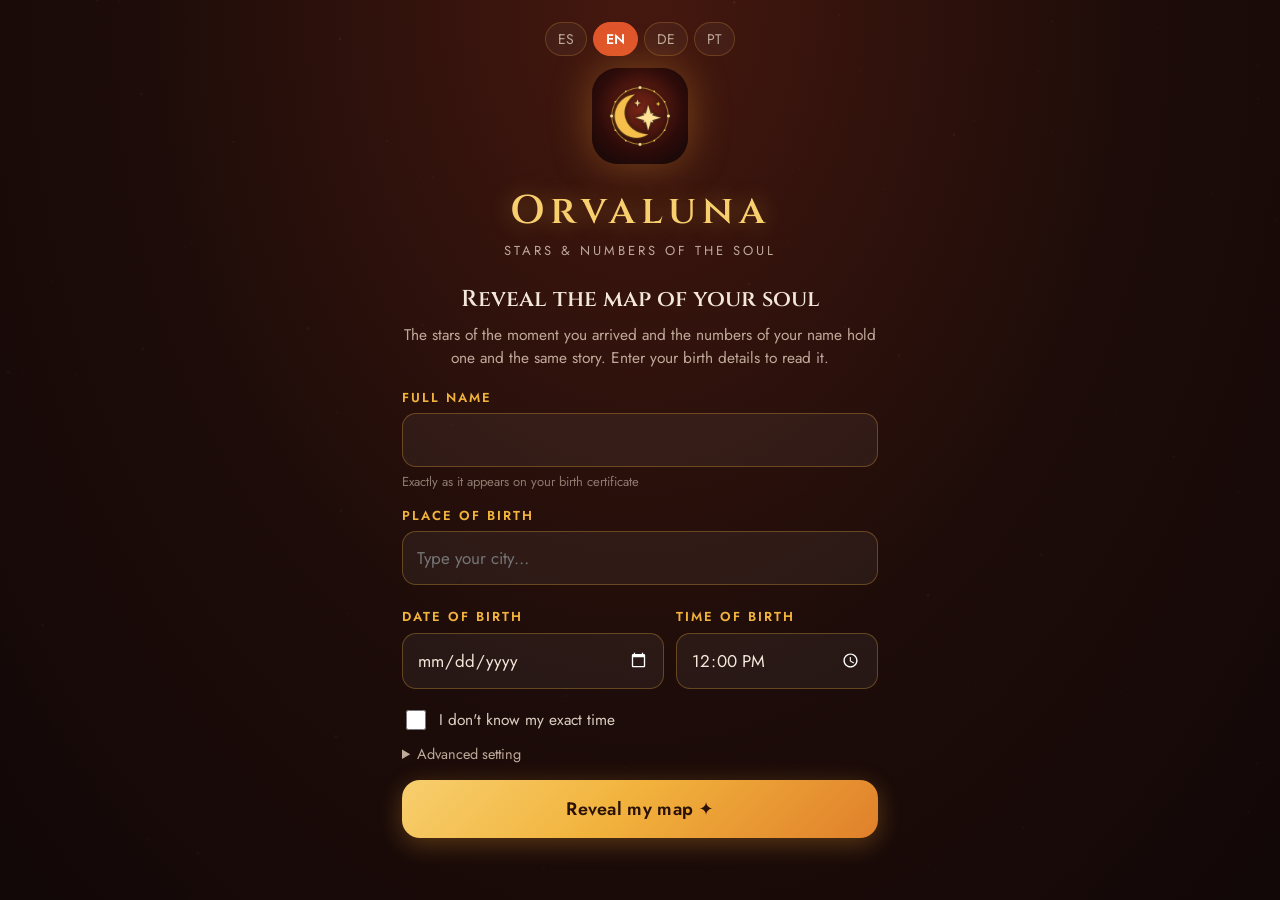
==== www/index.html @ a3d4ce08 "Orvaluna 1.0.2" ====
<!doctype html>
<html lang="es">
<head>
<meta charset="utf-8">
<meta name="viewport" content="width=device-width, initial-scale=1, maximum-scale=1, user-scalable=no, viewport-fit=cover">
<meta name="theme-color" content="#140A08">
<title>Orvaluna</title>
<link rel="stylesheet" href="css/style.css">
</head>
<body>
<canvas id="stars" aria-hidden="true"></canvas>
<audio id="bgm" src="audio/orvaluna_ambient.mp3" loop preload="auto"></audio>

<!-- Encabezado -->
<header id="hdr" class="hidden">
  <div class="hdr-row">
    <div class="hdr-text">
      <div class="kicker" style="margin-top:12px">✨ <span id="hdrBrand">Astral &amp; Numerología</span></div>
    </div>
    <div class="hdr-actions">
      <button class="round-btn" id="btnMusic" aria-label="music">♫</button>
      <button class="round-btn gear" id="btnSettings" aria-label="settings">⚙</button>
    </div>
  </div>
  <div class="name-row"><h1 id="hdrName">—</h1><button class="pill-btn" id="btnChange">✏️ <span data-t="change">Cambiar</span></button></div>
</header>

<main id="main" class="hidden">
  <section class="view" id="view-chart"></section>
  <section class="view" id="view-num"></section>
  <section class="view" id="view-synth"></section>
  <section class="view" id="view-me"></section>
</main>

<nav id="nav" class="hidden">
  <button data-view="chart" class="active"><span class="ni">🌌</span><span class="nl" data-t="nav.chart">Carta Astral</span></button>
  <button data-view="num"><span class="ni">🔢</span><span class="nl" data-t="nav.num">Numerología</span></button>
  <button data-view="synth"><span class="ni">✨</span><span class="nl" data-t="nav.synth">Síntesis</span></button>
  <button data-view="me"><span class="ni">👤</span><span class="nl" data-t="nav.me">Mis Datos</span></button>
</nav>

<!-- Formulario -->
<div id="form" class="overlay hidden">
  <div class="form-wrap">
    <div class="langs" id="formLangs"></div>
    <div class="brand">
      <img src="icon.png" alt="" class="brand-logo">
      <div class="brand-name">Orvaluna</div>
      <div class="brand-tag" data-t="tagline">Astros &amp; Números del Alma</div>
    </div>
    <h2 data-t="welcomeTitle">Revela el mapa de tu alma</h2>
    <p class="sub" data-t="welcomeSub"></p>

    <label class="fld"><span data-t="fullName">Nombre completo</span>
      <input id="fName" type="text" autocomplete="name" autocapitalize="words">
      <small data-t="fullNameHint"></small>
    </label>
    <label class="fld"><span data-t="place">Lugar de nacimiento</span>
      <input id="fPlace" type="text" autocomplete="off" data-tp="placeHint">
      <div id="placeList" class="suggest hidden"></div>
      <div id="placeChosen" class="chosen hidden"></div>
    </label>
    <div class="row2">
      <label class="fld"><span data-t="date">Fecha</span><input id="fDate" type="date" min="1800-01-01" max="2100-12-31"></label>
      <label class="fld"><span data-t="time">Hora</span><input id="fTime" type="time" value="12:00"></label>
    </div>
    <label class="check"><input id="fNoTime" type="checkbox"><span data-t="unknownTime">No conozco mi hora exacta</span></label>
    <details class="adv"><summary data-t="advanced">Ajuste avanzado</summary>
      <label class="fld"><span data-t="manualOffset"></span><input id="fOffset" type="text" inputmode="decimal" placeholder="-5"><small data-t="manualOffsetHint"></small></label>
    </details>
    <div id="formErr" class="err hidden"></div>
    <button class="cta" id="btnCalc"><span data-t="calc">Revelar mi mapa</span> ✦</button>
    <button class="ghost hidden" id="btnCancel" data-t="cancel">Cancelar</button>
  </div>
</div>

<!-- Cargando -->
<div id="loading" class="overlay hidden">
  <div class="astrolabe"><div class="ring r1"></div><div class="ring r2"></div><div class="ring r3"></div><div class="core">✦</div></div>
  <p id="loadingTxt" data-t="calculating">Alineando los astros…</p>
</div>

<!-- Ajustes -->
<div id="sheet" class="sheet-bg hidden">
  <div class="sheet">
    <div class="sheet-grip"></div>
    <h3 data-t="settings">Ajustes</h3>
    <div class="set-label" data-t="language">Idioma</div>
    <div class="langs big" id="setLangs"></div>
    <div class="set-row">
      <span data-t="music">Música de fondo</span>
      <label class="switch"><input type="checkbox" id="setMusic"><span></span></label>
    </div>
    <div class="set-row col">
      <span data-t="volume">Volumen</span>
      <input type="range" id="setVol" min="0" max="100" value="45">
    </div>
    <div class="set-label" data-t="about">Acerca de</div>
    <p class="about" data-t="aboutTxt"></p>
    <details class="adv lic"><summary>Open source · Licencias · Lizenzen</summary>
      <p class="about small">Astronomy Engine © Don Cross — MIT · jsPDF © James Hall, yWorks — MIT · tz-lookup © DarkSky — CC0 · city-timezones © Kevin Kelly — MIT; city data © SimpleMaps.com — CC BY 4.0 · Place search © OpenStreetMap contributors, Nominatim — ODbL · Fonts Cinzel, Jost, Noto Sans Symbols — SIL Open Font License 1.1 · Music and artwork: original works created for Orvaluna.</p>
    </details>
    <p class="about small">Orvaluna · <span data-t="version">Versión</span> 1.0.0</p>
    <button class="cta" id="btnCloseSheet" data-t="close">Cerrar</button>
  </div>
</div>

<div id="toast" class="toast hidden"></div>

<script src="lib/astronomy.min.js"></script>
<script src="lib/tz-lookup.js"></script>
<script src="lib/cities.js"></script>
<script src="js/astro.js"></script>
<script src="js/numerology.js"></script>
<script src="js/i18n/es.js"></script>
<script src="js/i18n/en.js"></script>
<script src="js/i18n/de.js"></script>
<script src="js/i18n/pt.js"></script>
<script src="js/wheel.js"></script>
<script src="js/app.js"></script>
<script src="js/pdf.js" defer></script>
</body>
</html>
---- www/css/style.css ----
@font-face { font-family: 'Cinzel'; font-weight: 400; src: url(../fonts/cinzel-latin-400-normal.woff2) format('woff2'); font-display: swap; }
@font-face { font-family: 'Cinzel'; font-weight: 600; src: url(../fonts/cinzel-latin-600-normal.woff2) format('woff2'); font-display: swap; }
@font-face { font-family: 'Cinzel'; font-weight: 700; src: url(../fonts/cinzel-latin-700-normal.woff2) format('woff2'); font-display: swap; }
@font-face { font-family: 'Jost'; font-weight: 300; src: url(../fonts/jost-latin-300-normal.woff2) format('woff2'); font-display: swap; }
@font-face { font-family: 'Jost'; font-weight: 400; src: url(../fonts/jost-latin-400-normal.woff2) format('woff2'); font-display: swap; }
@font-face { font-family: 'Jost'; font-weight: 500; src: url(../fonts/jost-latin-500-normal.woff2) format('woff2'); font-display: swap; }
@font-face { font-family: 'Jost'; font-weight: 600; src: url(../fonts/jost-latin-600-normal.woff2) format('woff2'); font-display: swap; }
@font-face { font-family: 'NotoSym'; font-weight: 400; src: url(../fonts/noto-sans-symbols-symbols-400-normal.woff2) format('woff2'); }

:root {
  --night: #140A08; --night2: #1C0E0B; --card: #22120E; --card2: #2A1510; --line: rgba(242, 179, 61, .22);
  --gold: #F2B33D; --gold2: #F7CF6E; --ember: #E0552B; --wine: #5A1A14; --text: #F3E7DA; --muted: #BFA99A; --dim: #8E7A6E;
  --fire: #E0552B; --earth: #6E9B4E; --air: #E9B53F; --water: #4F7FC8;
  --nav-h: 76px; --safe-b: env(safe-area-inset-bottom, 0px);
}
* { box-sizing: border-box; -webkit-tap-highlight-color: transparent; }
html, body { margin: 0; padding: 0; background: var(--night); color: var(--text); font-family: 'Jost', system-ui, sans-serif; font-size: 16px; line-height: 1.5; }
body { min-height: 100vh; overscroll-behavior: none; }
button { font-family: inherit; color: inherit; cursor: pointer; }
.hidden { display: none !important; }
.sym { font-family: 'NotoSym', 'Noto Sans Symbols', serif; font-variant-emoji: text; }

#stars { position: fixed; inset: 0; width: 100%; height: 100%; z-index: 0; pointer-events: none; }

/* Encabezado */
#hdr { position: sticky; top: 0; z-index: 20; padding: calc(14px + env(safe-area-inset-top, 0px)) 18px 12px; background: linear-gradient(180deg, #2B0F0C 0%, #3A1410 55%, rgba(30, 12, 10, .97) 100%); border-bottom: 1px solid var(--line); backdrop-filter: blur(6px); }
.hdr-row { display: flex; align-items: flex-start; gap: 10px; }
.hdr-text { flex: 1; min-width: 0; }
.kicker { font-size: 12px; letter-spacing: 3px; color: var(--gold); font-weight: 600; text-transform: uppercase; margin-bottom: 4px; }
#hdr h1 { font-family: 'Jost'; font-weight: 600; font-size: 26px; line-height: 1.15; margin: 0; letter-spacing: .3px; overflow-wrap: anywhere; }
.hdr-actions { display: flex; gap: 8px; }
.round-btn { width: 42px; height: 42px; border-radius: 50%; border: 1px solid rgba(255, 255, 255, .08); background: rgba(255, 255, 255, .08); font-size: 20px; color: #CFC3BA; display: grid; place-items: center; box-shadow: 0 0 0 4px rgba(0, 0, 0, .12); }
.round-btn.muted { opacity: .45; text-decoration: line-through; }
.round-btn.gear { font-size: 22px; }
.pill-btn { flex: 0 0 auto; white-space: nowrap; margin-top: 0; border: 1px solid rgba(242, 179, 61, .4); background: rgba(90, 26, 20, .55); border-radius: 999px; padding: 7px 16px; font-size: 15px; color: var(--gold2); }

main { position: relative; z-index: 1; padding: 16px 16px calc(var(--nav-h) + var(--safe-b) + 24px); max-width: 640px; margin: 0 auto; }
.view { display: none; animation: fade .45s ease; }
.view.active { display: block; }
@keyframes fade { from { opacity: 0; transform: translateY(8px); } to { opacity: 1; transform: none; } }

/* Navegación inferior */
#nav { position: fixed; left: 0; right: 0; bottom: 0; z-index: 30; display: flex; background: rgba(20, 10, 8, .97); border-top: 1px solid var(--line); padding: 8px 4px calc(8px + var(--safe-b)); height: calc(var(--nav-h) + var(--safe-b)); }
#nav button { flex: 1; background: none; border: 0; display: flex; flex-direction: column; align-items: center; justify-content: center; gap: 2px; color: var(--muted); position: relative; padding: 0; }
#nav .ni { font-size: 25px; filter: grayscale(.25) brightness(.9); transition: transform .25s; }
#nav .nl { font-size: 13.5px; }
#nav button.active { color: var(--gold); font-weight: 600; }
#nav button.active .ni { transform: translateY(-2px) scale(1.08); filter: none; }
#nav button.active::after { content: ''; position: absolute; bottom: -2px; width: 6px; height: 6px; border-radius: 50%; background: var(--gold); }

/* Tarjetas */
.card { background: linear-gradient(180deg, var(--card2), var(--card)); border: 1px solid var(--line); border-radius: 24px; padding: 20px; margin-bottom: 16px; position: relative; overflow: hidden; }
.card.glow { border-color: rgba(242, 179, 61, .55); box-shadow: 0 0 28px rgba(242, 160, 50, .18), inset 0 0 40px rgba(224, 85, 43, .06); }
.card.hero { background: linear-gradient(180deg, #8C2F17 0%, #4A1A10 45%, #24110C 100%); text-align: center; border-color: rgba(242, 179, 61, .6); box-shadow: 0 0 30px rgba(242, 160, 50, .2); }
.sec-title { font-size: 15px; letter-spacing: 3px; color: var(--gold); font-weight: 600; text-transform: uppercase; margin: 26px 4px 12px; }
.lbl { font-size: 13px; letter-spacing: 2.5px; color: var(--gold); font-weight: 600; text-transform: uppercase; }
.lbl.sm { font-size: 12px; }
h3.ttl { margin: 2px 0 2px; font-size: 24px; font-weight: 600; line-height: 1.2; }
.subttl { color: var(--gold2); font-size: 18px; line-height: 1.35; margin: 2px 0 6px; }
.meta { color: var(--muted); font-size: 15px; }
p.txt { margin: 10px 0 0; color: #E9DDD1; font-size: 16.5px; line-height: 1.62; }
.k { color: var(--gold); font-weight: 600; font-size: 14.5px; margin-top: 16px; display: flex; gap: 6px; align-items: center; letter-spacing: .3px; text-transform: uppercase; }
.k + p.txt { margin-top: 4px; }
.hl { color: var(--gold); font-weight: 600; }

/* Rueda */
.wheel-card { padding: 16px; }
.wheel-box { position: relative; width: 100%; max-width: 380px; margin: 0 auto; aspect-ratio: 1; }
.wheel-box canvas { width: 100%; height: 100%; display: block; }
.chips { display: flex; flex-wrap: wrap; justify-content: center; gap: 10px; margin-top: 16px; }
.chip { border: 1px solid var(--line); background: rgba(255, 255, 255, .03); border-radius: 999px; padding: 6px 12px; font-size: 14px; white-space: nowrap; }
.note { font-size: 13.5px; color: var(--dim); text-align: center; margin-top: 12px; }

.tabs { display: flex; gap: 4px; background: rgba(255, 255, 255, .04); border: 1px solid var(--line); border-radius: 999px; padding: 5px; overflow-x: auto; scrollbar-width: none; margin: 4px 0 16px; }
.tabs::-webkit-scrollbar { display: none; }
.tabs button { flex: 0 0 auto; border: 0; background: none; border-radius: 999px; padding: 10px 15px; font-size: 15.5px; color: var(--text); white-space: nowrap; }
.tabs button.active { background: var(--ember); color: #fff; font-weight: 600; box-shadow: 0 2px 12px rgba(224, 85, 43, .4); }

.sign-card { display: flex; gap: 14px; align-items: flex-start; }
.badge { flex: 0 0 64px; height: 64px; border-radius: 16px; background: rgba(255, 255, 255, .06); display: grid; place-items: center; position: relative; }
.badge .b1 { position: absolute; top: 4px; left: 6px; font-size: 22px; }
.badge .b2 { position: absolute; bottom: 4px; left: 6px; width: 28px; height: 28px; border-radius: 50%; display: grid; place-items: center; color: #1A0C08; font-size: 17px; }
.sign-card .info { flex: 1; min-width: 0; }

.row { display: flex; align-items: center; gap: 12px; padding: 13px 0; border-bottom: 1px solid rgba(242, 179, 61, .1); }
.row:last-child { border-bottom: 0; }
.pg { flex: 0 0 42px; height: 42px; border-radius: 50%; background: #2E160F; border: 1px solid rgba(242, 179, 61, .55); display: grid; place-items: center; color: var(--gold2); font-size: 21px; }
.pg.sun { background: #F5A623; color: #5A2208; }
.pg.moon { background: #F8EBC8; color: #5A3A10; }
.row .rt { flex: 1; min-width: 0; }
.row .rt b { font-weight: 600; font-size: 16.5px; }
.row .rt .meta { font-size: 14.5px; }
.row .deg { color: var(--gold2); font-weight: 600; font-size: 15px; white-space: nowrap; }
.retro { color: var(--ember); font-weight: 700; font-size: 13px; margin-left: 4px; }
.expand p.txt { font-size: 15.5px; }

.bars { margin-top: 8px; }
.bar { display: flex; align-items: center; gap: 10px; margin: 10px 0; }
.bar .bn { width: 92px; font-size: 15px; }
.bar .bt { flex: 1; height: 12px; border-radius: 99px; background: rgba(255, 255, 255, .06); overflow: hidden; }
.bar .bf { height: 100%; border-radius: 99px; }
.bar .bv { width: 40px; text-align: right; color: var(--muted); font-size: 14px; }

.asp-sym { flex: 0 0 42px; height: 42px; border-radius: 12px; display: grid; place-items: center; font-size: 22px; background: rgba(255, 255, 255, .05); }

/* Numerología */
.num-hero { text-align: left; }
.big-num { font-family: 'Cinzel', serif; font-size: 72px; line-height: 1; color: var(--gold); text-shadow: 0 0 24px rgba(242, 179, 61, .45); font-weight: 600; }
.num-hero .top { display: flex; align-items: center; gap: 16px; }
.grid3 { display: grid; grid-template-columns: repeat(3, 1fr); gap: 10px; }
.grid2 { display: grid; grid-template-columns: repeat(2, 1fr); gap: 10px; }
.mini { background: linear-gradient(180deg, var(--card2), var(--card)); border: 1px solid var(--line); border-radius: 20px; padding: 16px 8px 14px; text-align: center; display: flex; flex-direction: column; align-items: center; }
.mini .n { font-family: 'Cinzel', serif; font-weight: 600; font-size: 36px; color: var(--gold); line-height: 1.1; }
.mini .t { font-size: 13.5px; font-weight: 600; letter-spacing: 1px; text-transform: uppercase; margin-top: 6px; line-height: 1.25; }
.mini .s { font-size: 12.5px; color: var(--muted); margin-top: 6px; line-height: 1.3; }
.mini.tap { cursor: pointer; }
.mini.sel { border-color: var(--gold); box-shadow: 0 0 18px rgba(242, 179, 61, .2); }
.tag { display: inline-block; font-size: 11.5px; letter-spacing: 1.5px; text-transform: uppercase; border: 1px solid rgba(242, 179, 61, .5); color: var(--gold2); border-radius: 99px; padding: 2px 10px; margin-top: 8px; }
.tag.k13 { border-color: rgba(224, 85, 43, .7); color: #FF9A73; }
.detail { margin-top: 12px; }

.timeline { position: relative; margin: 6px 0 0 8px; padding-left: 22px; border-left: 2px solid rgba(242, 179, 61, .25); }
.tl-item { position: relative; padding: 4px 0 16px; }
.tl-item::before { content: ''; position: absolute; left: -30px; top: 10px; width: 12px; height: 12px; border-radius: 50%; background: var(--card2); border: 2px solid var(--gold); }
.tl-item.cur::before { background: var(--gold); box-shadow: 0 0 12px var(--gold); }
.tl-item .tl-h { display: flex; align-items: baseline; gap: 10px; flex-wrap: wrap; }
.tl-item .tl-n { font-family: 'Cinzel'; font-size: 26px; color: var(--gold); font-weight: 600; }
.tl-item .tl-a { color: var(--muted); font-size: 14.5px; }
.tl-item .cur-tag { background: var(--ember); color: #fff; font-size: 11px; letter-spacing: 1px; padding: 2px 8px; border-radius: 99px; text-transform: uppercase; }

.inc { display: grid; grid-template-columns: repeat(3, 1fr); gap: 8px; margin-top: 12px; }
.inc div { border: 1px solid var(--line); border-radius: 14px; padding: 10px 6px; text-align: center; background: rgba(255, 255, 255, .02); }
.inc .d { font-family: 'Cinzel'; color: var(--gold); font-size: 22px; font-weight: 600; }
.inc .c { font-size: 13.5px; color: var(--muted); }
.inc .zero { border-color: rgba(224, 85, 43, .55); background: rgba(224, 85, 43, .07); }
.inc .zero .d { color: #FF8A5E; }
.inc .max { border-color: var(--gold); box-shadow: inset 0 0 14px rgba(242, 179, 61, .15); }

/* Síntesis */
.hero h2 { font-family: 'Jost'; font-weight: 600; font-size: 28px; margin: 6px 0 8px; }
.hero .triad { color: var(--gold2); font-weight: 500; font-size: 17px; line-height: 1.4; }
.hero .lp { color: #E9DDD1; margin-top: 10px; font-size: 16.5px; }
.ic-head { display: flex; gap: 14px; align-items: center; }
.ic-head .ic { font-size: 40px; }
.ic-head h3 { margin: 2px 0 0; font-size: 21px; font-weight: 600; line-height: 1.25; }
.pm { display: flex; gap: 14px; margin-top: 18px; }
.pm .ic { font-size: 30px; flex: 0 0 36px; }
.pm h4 { margin: 0; color: var(--gold); font-size: 18px; font-weight: 600; }
.pm p { margin: 4px 0 0; color: #DCCFC2; font-size: 16px; line-height: 1.55; }
.decree { text-align: center; padding: 28px 22px; }
.decree .star { font-size: 40px; }
.decree q { display: block; font-style: italic; font-size: 19px; line-height: 1.7; margin-top: 12px; quotes: '"' '"'; }
.decree .sig { color: var(--dim); margin-top: 14px; font-size: 14.5px; }
.export { display: flex; flex-direction: column; gap: 10px; }

/* Botones */
.cta { width: 100%; border: 0; border-radius: 18px; padding: 16px; font-size: 18px; font-weight: 600; color: #2A1206; background: linear-gradient(135deg, #F7CF6E, #F2B33D 45%, #E0802B); box-shadow: 0 6px 24px rgba(242, 160, 50, .3); letter-spacing: .3px; }
.cta:active { transform: scale(.98); }
.cta.sec { background: rgba(255, 255, 255, .05); color: var(--gold2); border: 1px solid rgba(242, 179, 61, .45); box-shadow: none; }
.ghost { width: 100%; border: 0; background: none; color: var(--muted); padding: 14px; font-size: 16px; }
.cta[disabled] { opacity: .6; }

/* Mis datos */
.kv { display: flex; justify-content: space-between; gap: 12px; padding: 11px 0; border-bottom: 1px solid rgba(242, 179, 61, .1); font-size: 16px; }
.kv:last-child { border-bottom: 0; }
.kv span:first-child { color: var(--muted); }
.kv span:last-child { text-align: right; font-weight: 500; }
.prof { display: flex; align-items: center; gap: 12px; padding: 12px 0; border-bottom: 1px solid rgba(242, 179, 61, .1); }
.prof:last-child { border-bottom: 0; }
.prof .av { width: 44px; height: 44px; border-radius: 50%; background: linear-gradient(135deg, #8C2F17, #3A1410); display: grid; place-items: center; font-weight: 600; color: var(--gold2); border: 1px solid var(--line); }
.prof .pi { flex: 1; min-width: 0; }
.prof .pi b { display: block; font-weight: 600; overflow: hidden; text-overflow: ellipsis; white-space: nowrap; }
.prof .pi small { color: var(--muted); }
.prof button { border: 1px solid var(--line); background: rgba(255, 255, 255, .04); border-radius: 12px; padding: 7px 11px; font-size: 14px; }
.prof .act { color: var(--gold); font-size: 13px; letter-spacing: 1px; text-transform: uppercase; }

/* Formulario */
.overlay { position: fixed; inset: 0; z-index: 50; overflow-y: auto; background: radial-gradient(ellipse at 50% 0%, #4A1A10 0%, #1E0D0A 55%, #120807 100%); }
#form { background: radial-gradient(ellipse at 50% 0%, rgba(74, 26, 16, .92) 0%, rgba(30, 13, 10, .94) 55%, rgba(18, 8, 7, .96) 100%); }
.form-wrap { max-width: 520px; margin: 0 auto; padding: calc(22px + env(safe-area-inset-top, 0px)) 22px calc(40px + env(safe-area-inset-bottom, 0px)); position: relative; z-index: 2; }
.brand { text-align: center; margin: 12px 0 8px; }
.brand-logo { width: 96px; height: 96px; border-radius: 26px; box-shadow: 0 0 40px rgba(242, 160, 50, .35); animation: float 6s ease-in-out infinite; }
@keyframes float { 50% { transform: translateY(-6px); } }
.brand-name { font-family: 'Cinzel', serif; font-size: 40px; font-weight: 600; letter-spacing: 6px; color: var(--gold2); margin-top: 10px; text-shadow: 0 0 22px rgba(242, 179, 61, .4); }
.brand-tag { color: var(--muted); letter-spacing: 3px; font-size: 13px; text-transform: uppercase; }
.form-wrap h2 { font-family: 'Cinzel'; font-weight: 600; text-align: center; font-size: 23px; margin: 22px 0 6px; color: var(--text); }
.form-wrap .sub { text-align: center; color: var(--muted); font-size: 15.5px; margin: 0 0 18px; }
.fld { display: block; margin: 14px 0; position: relative; }
.fld > span { display: block; font-size: 13px; letter-spacing: 2px; text-transform: uppercase; color: var(--gold); font-weight: 600; margin-bottom: 6px; }
.fld input { width: 100%; background: rgba(255, 255, 255, .05); border: 1px solid rgba(242, 179, 61, .3); border-radius: 14px; padding: 14px 14px; font-size: 17px; color: var(--text); font-family: inherit; outline: none; color-scheme: dark; }
.fld input:focus { border-color: var(--gold); box-shadow: 0 0 0 3px rgba(242, 179, 61, .15); }
.fld small { display: block; color: var(--dim); font-size: 13px; margin-top: 5px; }
.row2 { display: grid; grid-template-columns: 1.3fr 1fr; gap: 12px; }
.row2 .fld { margin: 8px 0; }
.check { display: flex; gap: 10px; align-items: center; margin: 10px 0; font-size: 15.5px; color: #DCCFC2; }
.check input { width: 20px; height: 20px; accent-color: var(--ember); }
.adv { margin: 8px 0 16px; color: var(--muted); }
.adv summary { font-size: 14.5px; cursor: pointer; }
.suggest { position: absolute; left: 0; right: 0; top: 100%; margin-top: 4px; background: #2A1510; border: 1px solid rgba(242, 179, 61, .4); border-radius: 14px; z-index: 5; max-height: 290px; overflow-y: auto; box-shadow: 0 12px 30px rgba(0, 0, 0, .5); }
.suggest div { padding: 12px 14px; border-bottom: 1px solid rgba(242, 179, 61, .1); font-size: 15.5px; }
.suggest div:last-child { border-bottom: 0; }
.suggest div small { color: var(--muted); display: block; font-size: 13px; }
.suggest .online { color: var(--gold2); }
.chosen { margin-top: 8px; padding: 10px 14px; border-radius: 12px; background: rgba(110, 155, 78, .12); border: 1px solid rgba(110, 155, 78, .4); color: #CFE3BF; font-size: 14.5px; }
.err { color: #FF9A73; text-align: center; margin: 8px 0; font-size: 15px; }
.langs { display: flex; justify-content: center; gap: 6px; flex-wrap: wrap; }
.langs button { border: 1px solid var(--line); background: rgba(255, 255, 255, .04); border-radius: 99px; padding: 6px 12px; font-size: 14px; color: var(--muted); }
.langs button.active { background: var(--ember); border-color: var(--ember); color: #fff; font-weight: 600; }
.langs.big button { padding: 10px 16px; font-size: 15.5px; }

/* Carga */
#loading { display: flex; flex-direction: column; align-items: center; justify-content: center; z-index: 60; }
#loading p { color: var(--gold2); font-family: 'Cinzel'; letter-spacing: 2px; margin-top: 28px; font-size: 17px; }
.astrolabe { width: 170px; height: 170px; position: relative; }
.astrolabe .ring { position: absolute; inset: 0; border-radius: 50%; border: 2px solid transparent; }
.astrolabe .r1 { border-top-color: var(--gold); border-bottom-color: var(--gold); animation: spin 3s linear infinite; }
.astrolabe .r2 { inset: 22px; border-left-color: var(--ember); border-right-color: var(--ember); animation: spin 2.2s linear infinite reverse; }
.astrolabe .r3 { inset: 46px; border: 1px dashed rgba(242, 179, 61, .6); animation: spin 6s linear infinite; }
.astrolabe .core { position: absolute; inset: 0; display: grid; place-items: center; font-size: 34px; color: var(--gold2); animation: pulse 1.6s ease-in-out infinite; }
@keyframes spin { to { transform: rotate(360deg); } }
@keyframes pulse { 50% { transform: scale(1.25); opacity: .7; } }

/* Ajustes */
.sheet-bg { position: fixed; inset: 0; z-index: 70; background: rgba(0, 0, 0, .55); display: flex; align-items: flex-end; animation: fadebg .25s; }
@keyframes fadebg { from { opacity: 0; } }
.sheet { width: 100%; max-height: 88vh; overflow-y: auto; background: linear-gradient(180deg, #2E1611, #1A0D0A); border-top: 1px solid rgba(242, 179, 61, .4); border-radius: 26px 26px 0 0; padding: 10px 22px calc(22px + var(--safe-b)); animation: up .3s ease; }
@keyframes up { from { transform: translateY(40px); opacity: .5; } }
.sheet-grip { width: 44px; height: 5px; border-radius: 9px; background: rgba(255, 255, 255, .2); margin: 4px auto 10px; }
.sheet h3 { font-family: 'Cinzel'; text-align: center; font-weight: 600; color: var(--gold2); margin: 6px 0 14px; font-size: 22px; }
.set-label { font-size: 13px; letter-spacing: 2px; text-transform: uppercase; color: var(--gold); font-weight: 600; margin: 18px 0 10px; }
.set-row { display: flex; align-items: center; justify-content: space-between; padding: 14px 0; border-bottom: 1px solid rgba(242, 179, 61, .12); font-size: 16.5px; }
.set-row.col { flex-direction: column; align-items: stretch; gap: 10px; }
input[type=range] { width: 100%; accent-color: var(--gold); }
.switch { position: relative; width: 52px; height: 30px; }
.switch input { opacity: 0; width: 0; height: 0; }
.switch span { position: absolute; inset: 0; border-radius: 99px; background: rgba(255, 255, 255, .15); transition: .25s; }
.switch span::before { content: ''; position: absolute; width: 24px; height: 24px; left: 3px; top: 3px; border-radius: 50%; background: #fff; transition: .25s; }
.switch input:checked + span { background: var(--ember); }
.switch input:checked + span::before { transform: translateX(22px); }
.about { color: var(--muted); font-size: 14.5px; line-height: 1.55; }
.about.small { font-size: 13px; color: var(--dim); margin-bottom: 18px; }

.toast { position: fixed; left: 50%; bottom: calc(var(--nav-h) + var(--safe-b) + 18px); transform: translateX(-50%); z-index: 90; background: #F2B33D; color: #2A1206; font-weight: 600; padding: 10px 18px; border-radius: 99px; box-shadow: 0 6px 20px rgba(0, 0, 0, .4); font-size: 15px; max-width: 90%; text-align: center; }

.name-row { display: flex; align-items: center; gap: 10px; margin-top: 2px; }
.name-row h1 { flex: 1; min-width: 0; }
.jobs { display: flex; flex-wrap: wrap; gap: 8px; margin-top: 10px; }
.job { background: linear-gradient(135deg, rgba(242,179,61,.18), rgba(224,85,43,.14)); border: 1px solid rgba(242,179,61,.45); color: var(--gold2); border-radius: 999px; padding: 7px 14px; font-size: 15px; font-weight: 500; }
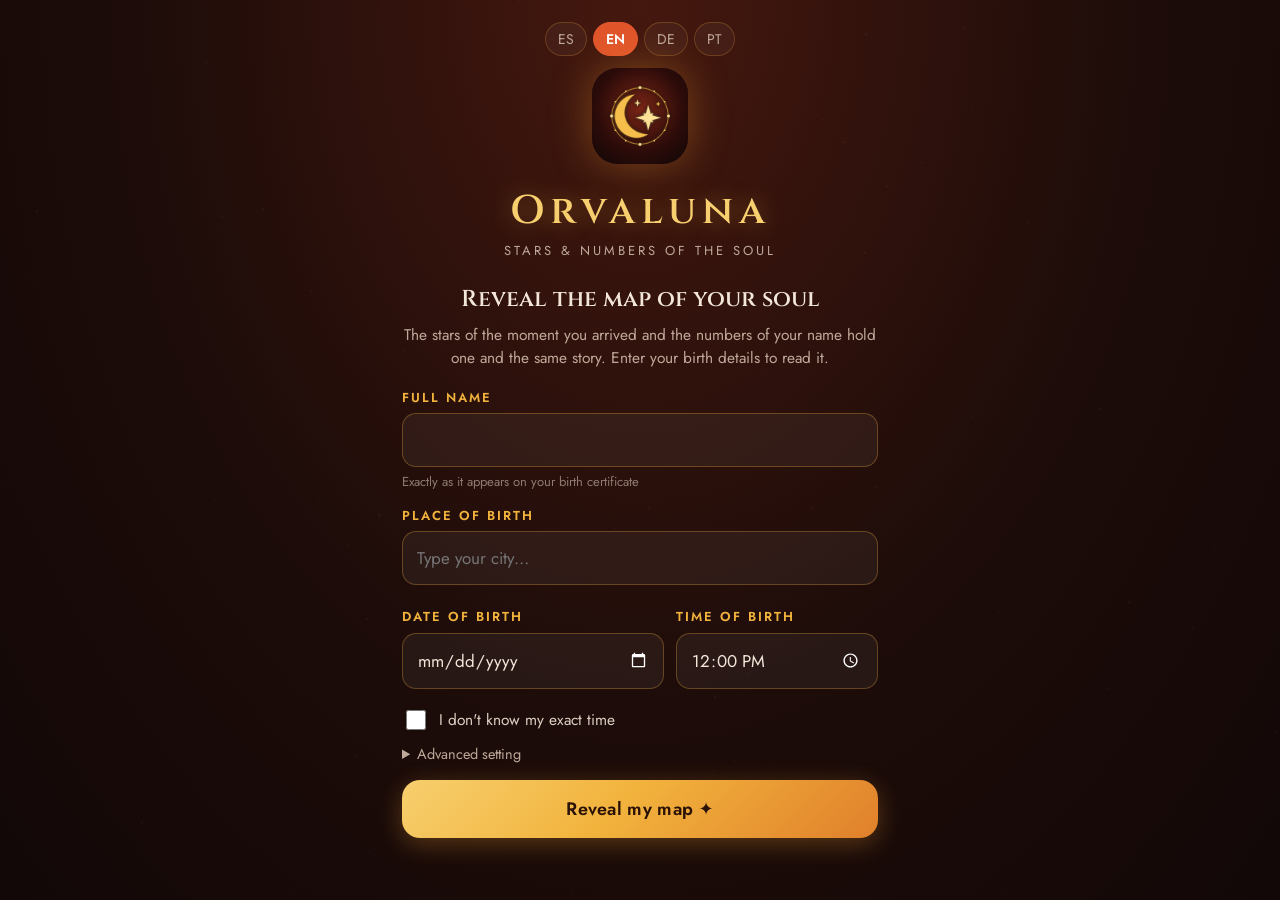
==== commit b9c64b7e: "Update 15.11.2026" ====
--- a/www/index.html
+++ b/www/index.html
@@ -117,6 +117,7 @@
 <script src="js/i18n/de.js"></script>
 <script src="js/i18n/pt.js"></script>
 <script src="js/wheel.js"></script>
+<script src="js/orbits.js"></script>
 <script src="js/app.js"></script>
 <script src="js/pdf.js" defer></script>
 </body>
--- a/www/css/style.css
+++ b/www/css/style.css
@@ -107,12 +107,12 @@
 .num-hero { text-align: left; }
 .big-num { font-family: 'Cinzel', serif; font-size: 72px; line-height: 1; color: var(--gold); text-shadow: 0 0 24px rgba(242, 179, 61, .45); font-weight: 600; }
 .num-hero .top { display: flex; align-items: center; gap: 16px; }
-.grid3 { display: grid; grid-template-columns: repeat(3, 1fr); gap: 10px; }
+.grid3 { display: grid; grid-template-columns: repeat(3, minmax(0, 1fr)); gap: 10px; }
 .grid2 { display: grid; grid-template-columns: repeat(2, 1fr); gap: 10px; }
 .mini { background: linear-gradient(180deg, var(--card2), var(--card)); border: 1px solid var(--line); border-radius: 20px; padding: 16px 8px 14px; text-align: center; display: flex; flex-direction: column; align-items: center; }
 .mini .n { font-family: 'Cinzel', serif; font-weight: 600; font-size: 36px; color: var(--gold); line-height: 1.1; }
-.mini .t { font-size: 13.5px; font-weight: 600; letter-spacing: 1px; text-transform: uppercase; margin-top: 6px; line-height: 1.25; }
-.mini .s { font-size: 12.5px; color: var(--muted); margin-top: 6px; line-height: 1.3; }
+.mini .t { font-size: 13.5px; font-weight: 600; letter-spacing: .4px; hyphens: auto; overflow-wrap: break-word; max-width: 100%; text-transform: uppercase; margin-top: 6px; line-height: 1.25; }
+.mini .s { hyphens: auto; overflow-wrap: break-word; max-width: 100%; font-size: 12.5px; color: var(--muted); margin-top: 6px; line-height: 1.3; }
 .mini.tap { cursor: pointer; }
 .mini.sel { border-color: var(--gold); box-shadow: 0 0 18px rgba(242, 179, 61, .2); }
 .tag { display: inline-block; font-size: 11.5px; letter-spacing: 1.5px; text-transform: uppercase; border: 1px solid rgba(242, 179, 61, .5); color: var(--gold2); border-radius: 99px; padding: 2px 10px; margin-top: 8px; }
@@ -246,3 +246,26 @@
 .name-row h1 { flex: 1; min-width: 0; }
 .jobs { display: flex; flex-wrap: wrap; gap: 8px; margin-top: 10px; }
 .job { background: linear-gradient(135deg, rgba(242,179,61,.18), rgba(224,85,43,.14)); border: 1px solid rgba(242,179,61,.45); color: var(--gold2); border-radius: 999px; padding: 7px 14px; font-size: 15px; font-weight: 500; }
+.map-head { margin-bottom: 10px; }
+.map-head .meta { font-size: 14px; margin-top: 4px; line-height: 1.45; }
+.legend { display: flex; flex-wrap: wrap; justify-content: center; gap: 6px 14px; margin-top: 14px; }
+.leg { font-size: 12.5px; color: var(--muted); display: inline-flex; align-items: center; gap: 5px; white-space: nowrap; line-height: 1.3; }
+.leg i { width: 9px; height: 9px; border-radius: 50%; display: inline-block; flex: 0 0 9px; }
+.leg b { color: var(--text); font-weight: 500; }
+.sum-list { margin-top: 12px; }
+.sum-row { display: flex; gap: 12px; padding: 11px 0; border-bottom: 1px solid rgba(242,179,61,.12); }
+.sum-row:last-child { border-bottom: 0; }
+.sum-ic { flex: 0 0 28px; font-size: 20px; text-align: center; color: var(--gold); line-height: 1.3; }
+.sum-k { font-size: 12.5px; letter-spacing: 1.5px; text-transform: uppercase; color: var(--gold); font-weight: 600; }
+.sum-v { font-size: 15.5px; color: #E9DDD1; line-height: 1.5; margin-top: 2px; }
+.sum-nums { display: grid; grid-template-columns: repeat(3, minmax(0, 1fr)); gap: 8px; margin: 14px 0 4px; }
+.sn:first-child { grid-column: 1 / -1; display: flex; align-items: center; gap: 14px; text-align: left; padding: 10px 16px; border-color: rgba(242,179,61,.55); }
+.sn:first-child .snv { font-size: 38px; }
+.sn:first-child .snl, .sn:first-child .snt { margin-top: 0; }
+.sn:first-child .snt { font-size: 13px; }
+.sn { border: 1px solid var(--line); border-radius: 14px; padding: 10px 4px 9px; text-align: center; background: rgba(255,255,255,.02); }
+.snv { font-family: 'Cinzel', serif; font-size: 26px; font-weight: 600; color: var(--gold); line-height: 1.1; }
+.snl { font-size: 11px; letter-spacing: .5px; overflow-wrap: break-word; hyphens: auto; text-transform: uppercase; font-weight: 600; margin-top: 4px; line-height: 1.2; }
+.snt { font-size: 11px; color: var(--muted); margin-top: 3px; line-height: 1.25; }
+
+.mini { min-width: 0; }
